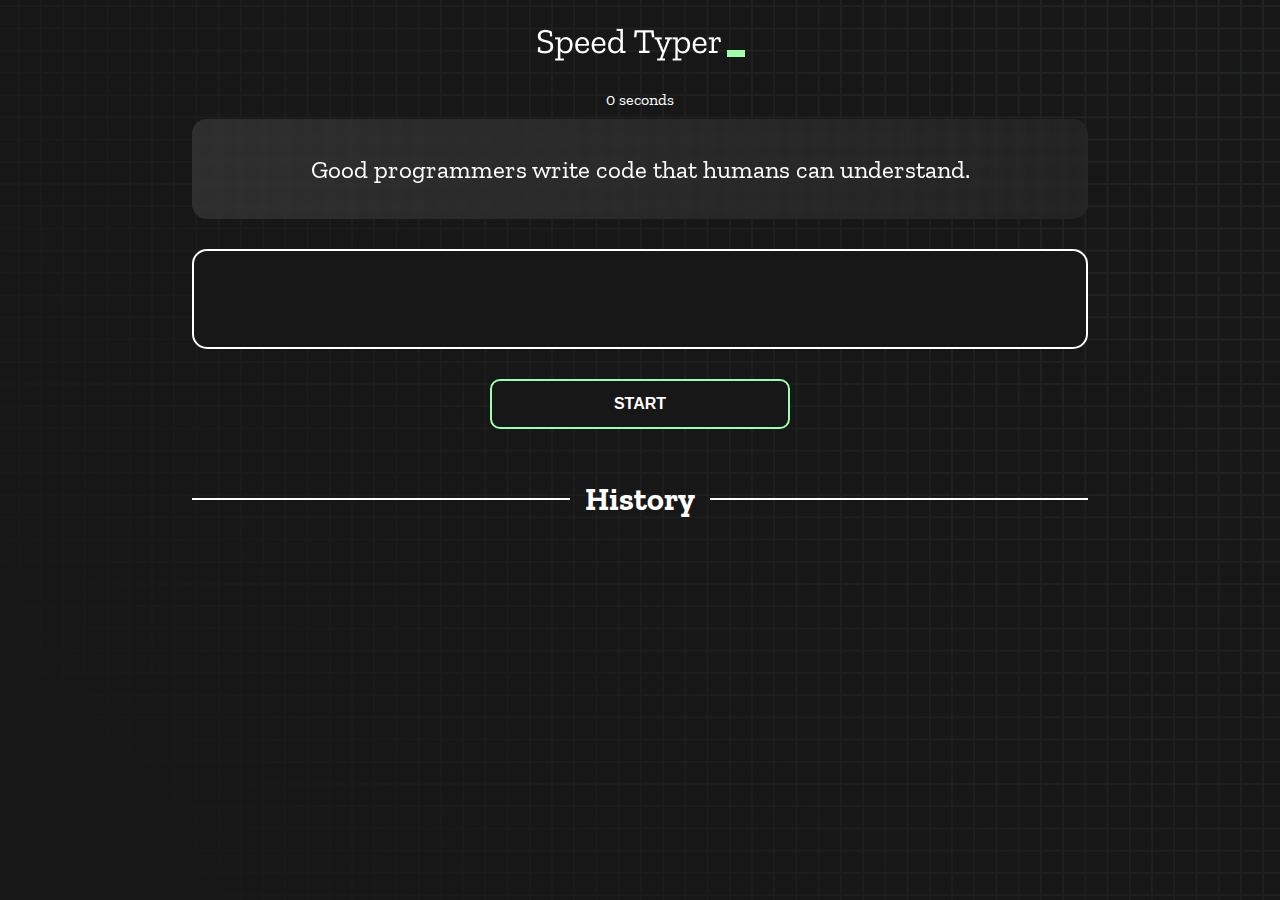
==== index.html @ b5bb6ad0 "Initial commit" ====
<!DOCTYPE html>
<html lang="en">
  <head>
    <meta charset="UTF-8" />
    <meta http-equiv="X-UA-Compatible" content="IE=edge" />
    <meta name="viewport" content="width=device-width, initial-scale=1.0" />
    <title>Speed Monster</title>
    <link rel="stylesheet" href="styles.css" />
    <link rel="preconnect" href="https://fonts.googleapis.com" />
    <link rel="preconnect" href="https://fonts.gstatic.com" crossorigin />
    <link
      href="https://fonts.googleapis.com/css2?family=Zilla+Slab:wght@300;400;500&display=swap"
      rel="stylesheet"
    />
  </head>
  <body>
    <h1 class="title"><img src="./logo.png" /></h1>
    <div id="show-time">0 seconds</div>

    <div class="box-container">
      <div id="question"></div>

      <div id="display" class="inactive"></div>

      <div class="buttons">
        <button id="starts">START</button>
      </div>

      <div class="divider-container">
        <div class="line"></div>
        <h1 class="title2">History</h1>
        <div class="line"></div>
      </div>
      <div id="histories"></div>
    </div>

    <div id="countdown"></div>
    <div id="modal-background" class="hidden"></div>
    <div id="result" class="hidden"></div>

    <script src="./history.js"></script>
    <script src="./script.js"></script>
  </body>
</html>
---- styles.css ----
* {
  padding: 0;
  margin: 0;
  box-sizing: border-box;
}

body {
  background-image: url("./bg.png");
  background-size: cover;
  background-position: left top;
  font-family: "Zilla Slab", serif;
}

.box-container {
  width: 70%;
  margin: 0 auto;
}

#question {
  height: 100px;
  display: flex;
  align-items: center;
  justify-content: center;
  color: white;
  font-size: 25px;
  border-radius: 15px;
  background: rgb(255, 255, 255);
  background: linear-gradient(
    92.49deg,
    rgba(255, 255, 255, 0.1) 0.18%,
    rgba(255, 255, 255, 0.05) 99.85%
  );
  backdrop-filter: blur(5px);
  margin-bottom: 30px;
}

#display {
  height: 100px;
  display: flex;
  flex-wrap: wrap;
  align-items: center;
  padding-left: 5rem;
  color: white;
  font-size: 32px;
  background-color: #171717;
  border: 2px solid #9dffad;
  border-radius: 15px;
}

#countdown {
  position: fixed;
  height: 100vh;
  width: 100vw;
  background-color: rgba(0, 0, 0, 0.8);
  top: 0;
  left: 0;
  display: flex;
  align-items: center;
  justify-content: center;
  font-size: 3rem;
  color: white;
  display: none;
}
#result {
  position: fixed;
  top: 10%; 
  left: 10%;
  transform: translate(-50%, -50%);
  height: 250px;
  width: 400px;
  background-color: #171717;
  border-radius: 15px;
  border: 2px solid #9dffad;
  color: white;
  text-align: center;
  padding: 2rem;
}
#show-time{
  text-align: center;
  color: white;
  margin: 10px 0;
}

.green {
  color: #9dffad;
}
.red {
  color: #eb6565;
}
.bold {
  font-weight: 700;
}
.inactive {
  border: 2px solid white !important;
}
.hidden {
  display: none;
}
.title {
  text-align: center;
  color: white;
  margin: 20px 0;
}

.divider-container {
  height: 80px;
  display: flex;
  justify-content: center;
  align-items: center;
  gap: 15px;
  margin: 0 auto;
}

.line {
  height: 2px;
  background: white;
  width: 100%;
}

.title2 {
  color: white;
  display: block;
}

.buttons {
  display: flex;
  justify-content: center;
  margin: 30px 0;
}
button {
  padding: 10px 20px;
  border: none;
  font-size: 16px;
  font-weight: bold;
  width: 300px;
  height: 50px;
  color: white;
  background-color: #171717;
  border-radius: 10px;
  border: 2px solid #9dffad;
  cursor: pointer;
}

#histories {
  display: flex;
  flex-wrap: wrap;
  justify-content: space-around;
}

.card {
  width: 100%;
  height: 100%;
  padding: 50px;
  display: flex;
  justify-content: space-between;
  align-items: center;
  padding: 20px 30px;
  color: white;
  border-radius: 15px;
  background: rgb(255, 255, 255);
  background: linear-gradient(
    92.49deg,
    rgba(255, 255, 255, 0.1) 0.18%,
    rgba(255, 255, 255, 0.05) 99.85%
  );
  backdrop-filter: blur(5px);
  margin-bottom: 30px;
}

#modal-background {
  background: rgb(255, 255, 255);
  background: linear-gradient(
    92.49deg,
    rgba(255, 255, 255, 0.1) 0.18%,
    rgba(255, 255, 255, 0.05) 99.85%
  );
  backdrop-filter: blur(5px);
  height: 100vh;
  width: 100%;
  position: fixed;
  top: 0;
}

@media only screen and (max-width: 700px) {
  .box-container {
    padding: 0 20px;
    width: 100%;
  }
  .card {
    flex-direction: column;
  }
}
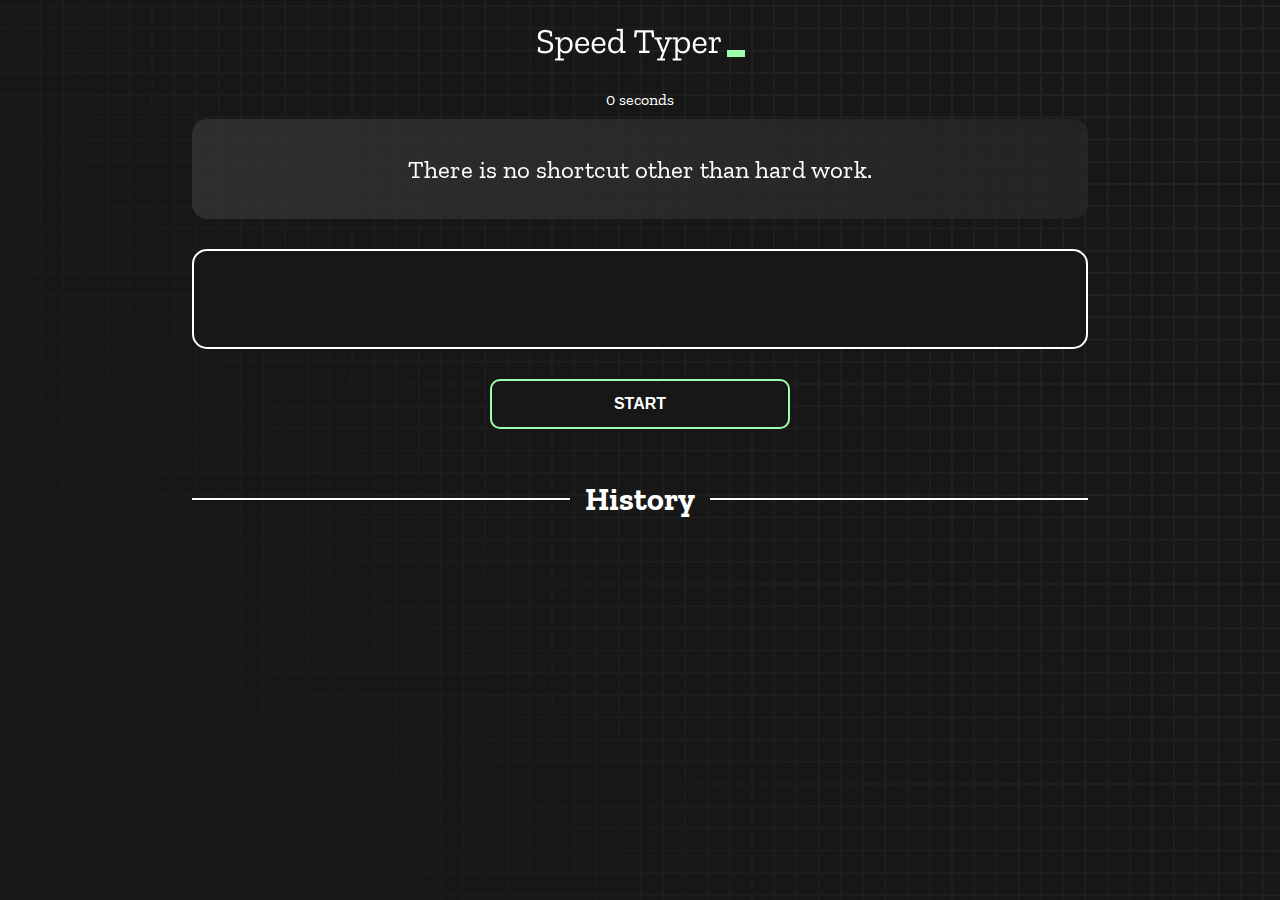
==== commit 04c99402: "assignment start" ====
--- a/index.html
+++ b/index.html
@@ -1,44 +1,44 @@
 <!DOCTYPE html>
 <html lang="en">
-  <head>
-    <meta charset="UTF-8" />
-    <meta http-equiv="X-UA-Compatible" content="IE=edge" />
-    <meta name="viewport" content="width=device-width, initial-scale=1.0" />
-    <title>Speed Monster</title>
-    <link rel="stylesheet" href="styles.css" />
-    <link rel="preconnect" href="https://fonts.googleapis.com" />
-    <link rel="preconnect" href="https://fonts.gstatic.com" crossorigin />
-    <link
-      href="https://fonts.googleapis.com/css2?family=Zilla+Slab:wght@300;400;500&display=swap"
-      rel="stylesheet"
-    />
-  </head>
-  <body>
-    <h1 class="title"><img src="./logo.png" /></h1>
-    <div id="show-time">0 seconds</div>
 
-    <div class="box-container">
-      <div id="question"></div>
+<head>
+  <meta charset="UTF-8" />
+  <meta http-equiv="X-UA-Compatible" content="IE=edge" />
+  <meta name="viewport" content="width=device-width, initial-scale=1.0" />
+  <title>Speed Monster Game</title>
+  <link rel="stylesheet" href="styles.css" />
+  <link rel="preconnect" href="https://fonts.googleapis.com" />
+  <link rel="preconnect" href="https://fonts.gstatic.com" crossorigin />
+  <link href="https://fonts.googleapis.com/css2?family=Zilla+Slab:wght@300;400;500&display=swap" rel="stylesheet" />
+</head>
 
-      <div id="display" class="inactive"></div>
+<body>
+  <h1 class="title"><img src="./logo.png" /></h1>
+  <div id="show-time">0 seconds</div>
 
-      <div class="buttons">
-        <button id="starts">START</button>
-      </div>
+  <div class="box-container">
+    <div id="question"></div>
 
-      <div class="divider-container">
-        <div class="line"></div>
-        <h1 class="title2">History</h1>
-        <div class="line"></div>
-      </div>
-      <div id="histories"></div>
+    <div id="display" class="inactive"></div>
+
+    <div class="buttons">
+      <button id="starts">START</button>
     </div>
 
-    <div id="countdown"></div>
-    <div id="modal-background" class="hidden"></div>
-    <div id="result" class="hidden"></div>
+    <div class="divider-container">
+      <div class="line"></div>
+      <h1 class="title2">History</h1>
+      <div class="line"></div>
+    </div>
+    <div id="histories"></div>
+  </div>
 
-    <script src="./history.js"></script>
-    <script src="./script.js"></script>
-  </body>
-</html>
+  <div id="countdown"></div>
+  <div id="modal-background" class="hidden"></div>
+  <div id="result" class="hidden"></div>
+
+  <script src="./history.js"></script>
+  <script src="./script.js"></script>
+</body>
+
+</html>